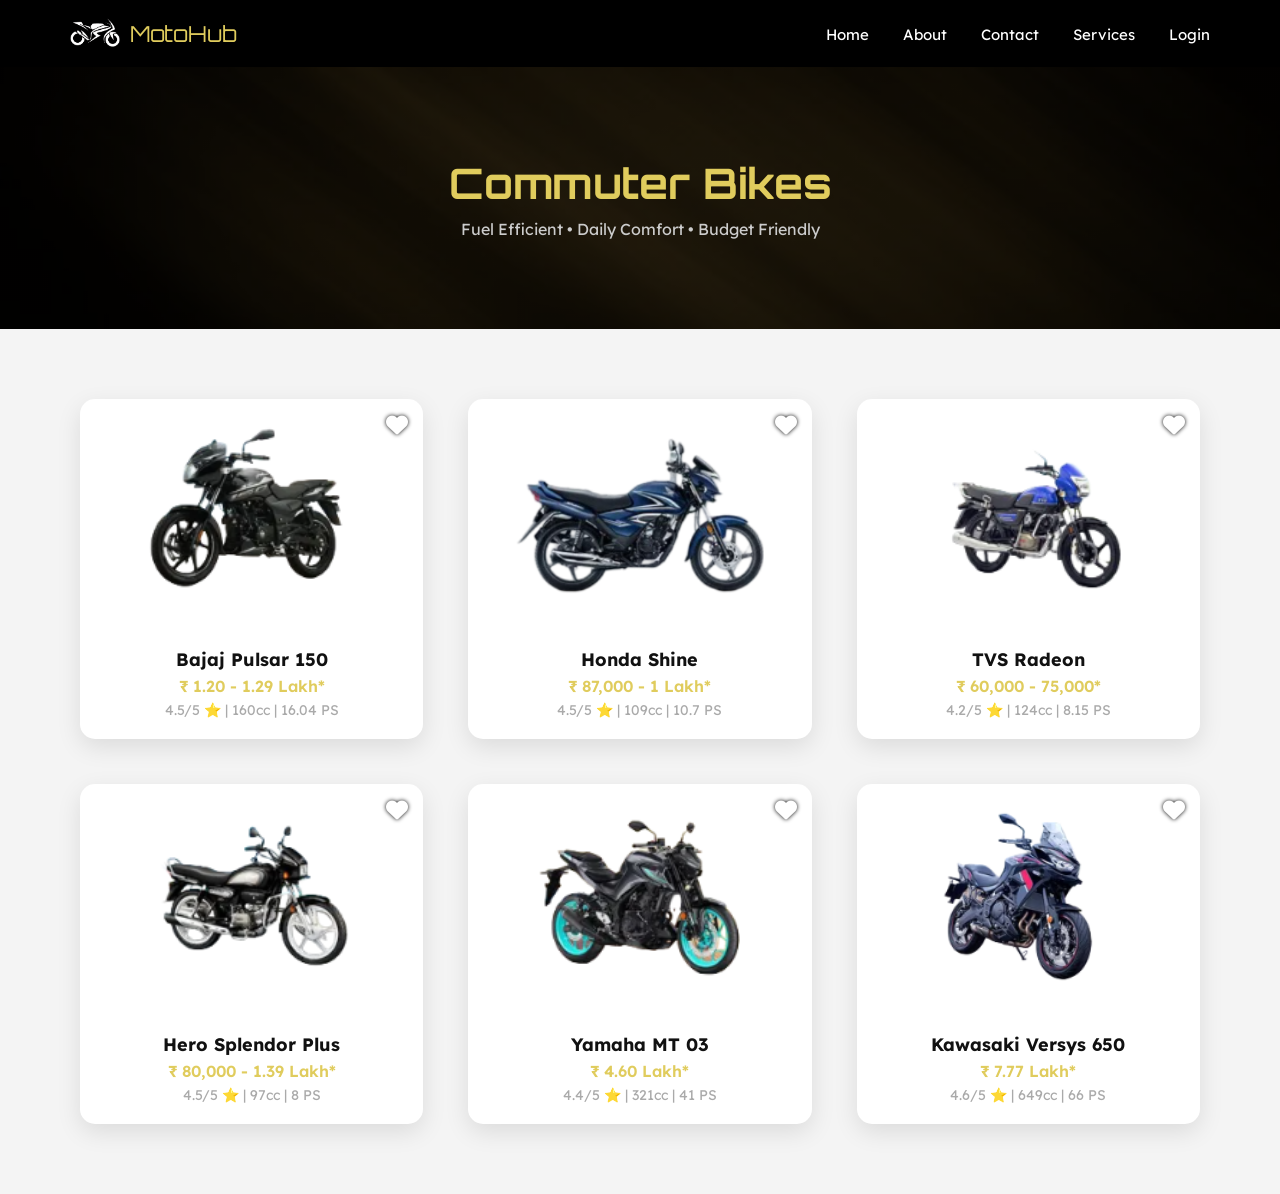
==== htmls/commuter.html @ 630a4d51 "first commit" ====
<!DOCTYPE html>
<html lang="en">

<head>
  <meta charset="UTF-8">
  <meta name="viewport" content="width=device-width, initial-scale=1.0">
  <title>Commuter Bikes | MotoHub</title>

  <link
    href="https://fonts.googleapis.com/css2?family=Lexend:wght@300;500;700&family=Orbitron:wght@500;700&display=swap"
    rel="stylesheet">
  <link rel="stylesheet" href="https://cdnjs.cloudflare.com/ajax/libs/font-awesome/6.5.0/css/all.min.css">
  <link rel="stylesheet" href="../css/commuter.css">
</head>

<body>

  <header class="head">
    <div class="logo-box">
      <img src="../images/logo/icon.png" class="ico" alt="logo">
      <span class="logo-text">MotoHub</span>
    </div>

    <ul class="navigation">
      <li><a href="index.html">Home</a></li>
      <li><a href="about.html">About</a></li>
      <li><a href="contact.html">Contact</a></li>
      <li><a href="services.html">Services</a></li>
      <li><a href="login.html">Login</a></li>
    </ul>
  </header>

  <!-- HERO SECTION -->
  <section class="cruiser-hero">
    <h1>Commuter Bikes</h1>
    <p>Fuel Efficient • Daily Comfort • Budget Friendly</p>
  </section>



  <!-- BIKE SECTION -->
  <section class="bike-section">

    <div class="bike-card" style="position:relative;" data-price="125000">
      <i class="fas fa-heart wishlist-btn" data-bike-id="bajaj_pulsar150"
        style="position:absolute; top:15px; right:15px; font-size:22px; color:#fff; text-shadow:0 0 4px #000; cursor:pointer; z-index:10; transition: transform 0.2s, color 0.2s;"></i>
      <img src="../images/bajaj/bajaj-pulsar-150666fe0ab7112.webp" alt="Bajaj Pulsar">
      <h3>Bajaj Pulsar 150</h3>
      <p class="price">₹ 1.20 - 1.29 Lakh*</p>
      <p class="rating">4.5/5 ⭐ | 160cc | 16.04 PS</p>
    </div>

    <div class="bike-card" style="position:relative;" data-price="87000">
      <i class="fas fa-heart wishlist-btn" data-bike-id="honda_shine"
        style="position:absolute; top:15px; right:15px; font-size:22px; color:#fff; text-shadow:0 0 4px #000; cursor:pointer; z-index:10; transition: transform 0.2s, color 0.2s;"></i>
      <img src="../images/honda/Honda shine.png" alt="Honda Shine">
      <h3>Honda Shine</h3>
      <p class="price">₹ 87,000 - 1 Lakh*</p>
      <p class="rating">4.5/5 ⭐ | 109cc | 10.7 PS</p>
    </div>

    <div class="bike-card" style="position:relative;" data-price="60000">
      <i class="fas fa-heart wishlist-btn" data-bike-id="tvs_radeon"
        style="position:absolute; top:15px; right:15px; font-size:22px; color:#fff; text-shadow:0 0 4px #000; cursor:pointer; z-index:10; transition: transform 0.2s, color 0.2s;"></i>
      <img src="../images/tvs/radeon62fde466a4572.webp" alt="TVS Radeon">
      <h3>TVS Radeon</h3>
      <p class="price">₹ 60,000 - 75,000*</p>
      <p class="rating">4.2/5 ⭐ | 124cc | 8.15 PS</p>
    </div>

    <div class="bike-card" style="position:relative;" data-price="80000">
      <i class="fas fa-heart wishlist-btn" data-bike-id="hero_splendorplus"
        style="position:absolute; top:15px; right:15px; font-size:22px; color:#fff; text-shadow:0 0 4px #000; cursor:pointer; z-index:10; transition: transform 0.2s, color 0.2s;"></i>
      <img src="../images/hero/hero splendor plu_processed.webp" alt="Hero Splendor Plus">
      <h3>Hero Splendor Plus</h3>
      <p class="price">₹ 80,000 - 1.39 Lakh*</p>
      <p class="rating">4.5/5 ⭐ | 97cc | 8 PS</p>
    </div>

    <div class="bike-card" style="position:relative;" data-price="460000">
      <i class="fas fa-heart wishlist-btn" data-bike-id="yamaha_mt03"
        style="position:absolute; top:15px; right:15px; font-size:22px; color:#fff; text-shadow:0 0 4px #000; cursor:pointer; z-index:10; transition: transform 0.2s, color 0.2s;"></i>
      <img src="../images/yamaha/Yamaha Mt-03_processed.webp" alt="Yamaha MT 03">
      <h3>Yamaha MT 03</h3>
      <p class="price">₹ 4.60 Lakh*</p>
      <p class="rating">4.4/5 ⭐ | 321cc | 41 PS</p>
    </div>

    <div class="bike-card" style="position:relative;" data-price="777000">
      <i class="fas fa-heart wishlist-btn" data-bike-id="kawasaki_versys650"
        style="position:absolute; top:15px; right:15px; font-size:22px; color:#fff; text-shadow:0 0 4px #000; cursor:pointer; z-index:10; transition: transform 0.2s, color 0.2s;"></i>
      <img src="../images/off roads/kawasaki-versys-650660e84d2be403.webp" alt="Kawasaki Versys">
      <h3>Kawasaki Versys 650</h3>
      <p class="price">₹ 7.77 Lakh*</p>
      <p class="rating">4.6/5 ⭐ | 649cc | 66 PS</p>
    </div>

  </section>

  <script src="../js/main.js"></script>
</body>

</html>
---- css/commuter.css ----
* {
    margin: 0;
    padding: 0;
    box-sizing: border-box;
    font-family: 'Lexend', sans-serif;
}

/* HEADER */
.head {
    width: 100%;
    background: #000;
    display: flex;
    justify-content: space-between;
    align-items: center;
    padding: 18px 70px;
    position: sticky;
    top: 0;
    z-index: 1000;
}

.logo-box {
    display: flex;
    align-items: center;
    gap: 10px;
}

.ico {
    width: 50px;
}

.logo-text {
    font-family: 'Orbitron', sans-serif;
    font-size: 22px;
    color: #e0cc5d;
}

.navigation {
    list-style: none;
}

.navigation li {
    display: inline-block;
    margin-left: 30px;
}

.navigation li a {
    text-decoration: none;
    color: white;
    font-size: 15px;
    transition: 0.3s ease;
}

.navigation li a:hover {
    color: #e0cc5d;
}

/* HERO SECTION */
.cruiser-hero {
    background: linear-gradient(rgba(0, 0, 0, 0.75), rgba(0, 0, 0, 0.75)),
        url('../images/background/360_F_304914196_XaD7nPyd1b8tlyLR9iZWV6geFJw6QULn.jpg');
    background-size: cover;
    background-position: center;
    text-align: center;
    padding: 90px 20px;
    color: white;
}

.cruiser-hero h1 {
    font-size: 42px;
    color: #e0cc5d;
    font-family: 'Orbitron', sans-serif;
}

.cruiser-hero p {
    margin-top: 10px;
    color: #ccc;
    font-size: 16px;
}

/* BIKE SECTION */
.bike-section {
    background: #f4f4f4;
    padding: 70px 80px;
    display: grid;
    grid-template-columns: repeat(3, 1fr);
    gap: 45px;
}

/* CARD */
.bike-card {
    background: #ffffff;
    border-radius: 15px;
    overflow: hidden;
    box-shadow: 0 8px 25px rgba(0, 0, 0, 0.1);
    transition: 0.4s ease;
    text-align: center;
    padding-bottom: 20px;
}

.bike-card:hover {
    transform: translateY(-12px);
    box-shadow: 0 10px 30px rgba(224, 204, 93, 0.4);
}

/* IMAGE */
.bike-card img {
    width: 100%;
    height: 230px;
    object-fit: cover;
    transition: 0.4s ease;
}

.bike-card:hover img {
    transform: scale(1.05);
}

/* CONTENT */
.bike-card h3 {
    margin-top: 15px;
    color: #111;
    font-size: 18px;
}

.price {
    color: #e0cc5d;
    font-weight: 600;
    margin-top: 5px;
}

.rating {
    font-size: 14px;
    color: #aaa;
    margin-top: 5px;
}

/* RESPONSIVE */
@media(max-width: 992px) {
    .bike-section {
        grid-template-columns: repeat(2, 1fr);
        padding: 50px;
    }
}

@media(max-width: 600px) {
    .bike-section {
        grid-template-columns: 1fr;
        padding: 30px;
    }

    .head {
        flex-direction: column;
        gap: 15px;
        padding: 20px;
    }
}
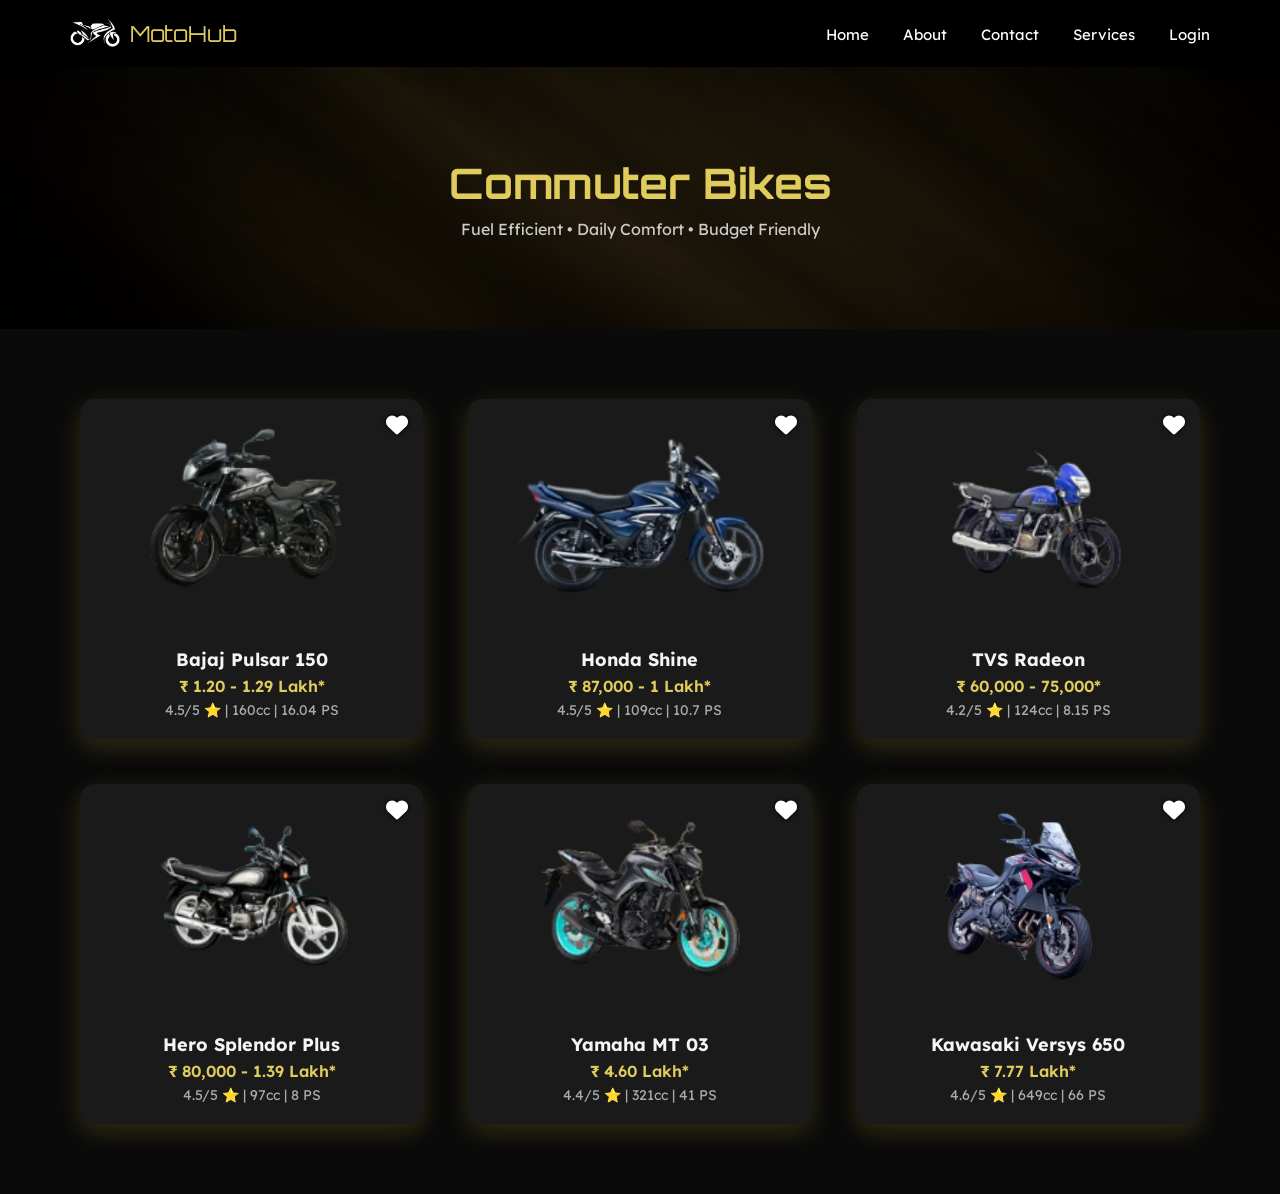
==== commit e51d5525: "fixed file paths" ====
--- a/htmls/commuter.html
+++ b/htmls/commuter.html
@@ -22,7 +22,7 @@
     </div>
 
     <ul class="navigation">
-      <li><a href="index.html">Home</a></li>
+      <li><a href="../index.html">Home</a></li>
       <li><a href="about.html">About</a></li>
       <li><a href="contact.html">Contact</a></li>
       <li><a href="services.html">Services</a></li>
--- a/css/commuter.css
+++ b/css/commuter.css
@@ -77,9 +77,14 @@
     font-size: 16px;
 }
 
+body {
+    background: #0a0a0a;
+    color: #f5f5f5;
+}
+
 /* BIKE SECTION */
 .bike-section {
-    background: #f4f4f4;
+    background: #0a0a0a;
     padding: 70px 80px;
     display: grid;
     grid-template-columns: repeat(3, 1fr);
@@ -88,10 +93,10 @@
 
 /* CARD */
 .bike-card {
-    background: #ffffff;
+    background: #1a1a1a;
     border-radius: 15px;
     overflow: hidden;
-    box-shadow: 0 8px 25px rgba(0, 0, 0, 0.1);
+    box-shadow: 0 8px 25px rgba(212, 175, 55, 0.2);
     transition: 0.4s ease;
     text-align: center;
     padding-bottom: 20px;
@@ -117,7 +122,7 @@
 /* CONTENT */
 .bike-card h3 {
     margin-top: 15px;
-    color: #111;
+    color: #f5f5f5;
     font-size: 18px;
 }
 
